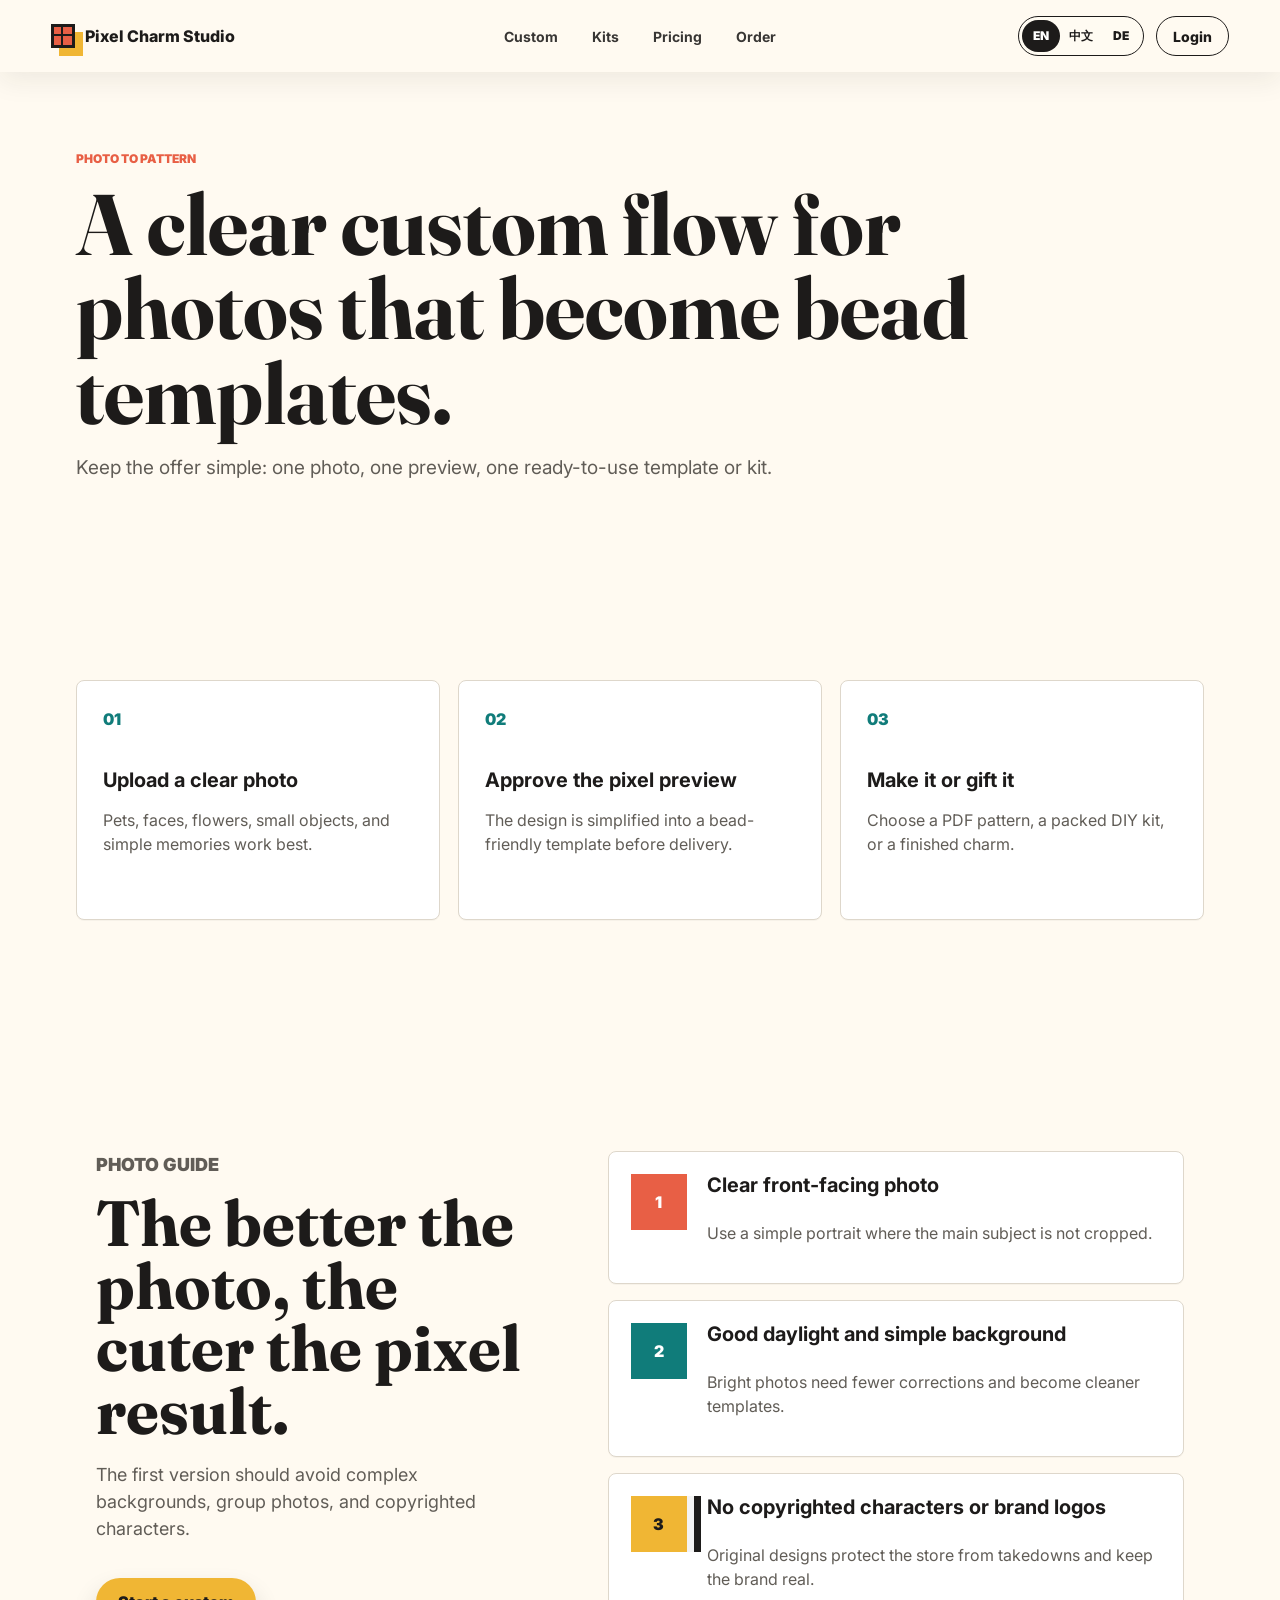
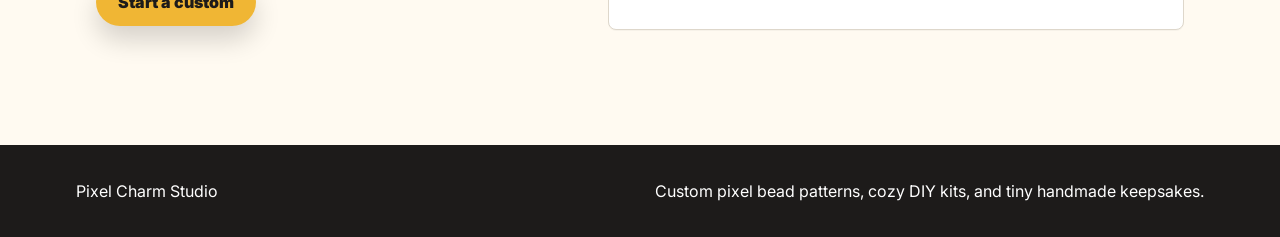
==== custom.html @ eff9be91 "Build multilingual pixel charm website" ====
<!doctype html>
<html lang="en">
  <head>
    <meta charset="utf-8">
    <meta name="viewport" content="width=device-width, initial-scale=1">
    <title>Custom Process | Pixel Charm Studio</title>
    <link rel="preconnect" href="https://fonts.googleapis.com">
    <link rel="preconnect" href="https://fonts.gstatic.com" crossorigin>
    <link href="https://fonts.googleapis.com/css2?family=Inter:wght@400;500;600;700;800&family=Fraunces:opsz,wght@9..144,700;9..144,800&display=swap" rel="stylesheet">
    <link rel="stylesheet" href="styles.css">
  </head>
  <body class="inner-page">
    <header class="site-header is-scrolled" data-header>
      <a class="brand" href="index.html" aria-label="Pixel Charm Studio home">
        <span class="brand-mark" aria-hidden="true"></span>
        <span>Pixel Charm Studio</span>
      </a>
      <nav class="nav-links" aria-label="Main navigation">
        <a href="custom.html" data-i18n="nav.custom">Custom</a>
        <a href="kits.html" data-i18n="nav.kits">Kits</a>
        <a href="pricing.html" data-i18n="nav.pricing">Pricing</a>
        <a href="order.html" data-i18n="nav.order">Order</a>
      </nav>
      <div class="header-actions">
        <div class="language-switcher" aria-label="Language selector">
          <button type="button" data-lang-button="en" aria-pressed="true">EN</button>
          <button type="button" data-lang-button="zh" aria-pressed="false">中文</button>
          <button type="button" data-lang-button="de" aria-pressed="false">DE</button>
        </div>
        <a class="nav-cta" href="login.html" data-i18n="nav.login">Login</a>
      </div>
    </header>

    <main>
      <section class="page-hero">
        <p class="eyebrow" data-i18n="custom.eyebrow">Photo to pattern</p>
        <h1 data-i18n="customPage.title">A clear custom flow for photos that become bead templates.</h1>
        <p data-i18n="customPage.copy">Keep the offer simple: one photo, one preview, one ready-to-use template or kit.</p>
      </section>

      <section class="section">
        <div class="process-grid">
          <article class="process-step">
            <span>01</span>
            <h3 data-i18n="custom.step1Title">Upload a clear photo</h3>
            <p data-i18n="custom.step1Copy">Pets, faces, flowers, small objects, and simple memories work best.</p>
          </article>
          <article class="process-step">
            <span>02</span>
            <h3 data-i18n="custom.step2Title">Approve the pixel preview</h3>
            <p data-i18n="custom.step2Copy">The design is simplified into a bead-friendly template before delivery.</p>
          </article>
          <article class="process-step">
            <span>03</span>
            <h3 data-i18n="custom.step3Title">Make it or gift it</h3>
            <p data-i18n="custom.step3Copy">Choose a PDF pattern, a packed DIY kit, or a finished charm.</p>
          </article>
        </div>
      </section>

      <section class="section split-section">
        <div class="split-copy">
          <p class="eyebrow" data-i18n="customPage.rulesEyebrow">Photo guide</p>
          <h2 data-i18n="customPage.rulesTitle">The better the photo, the cuter the pixel result.</h2>
          <p data-i18n="customPage.rulesCopy">The first version should avoid complex backgrounds, group photos, and copyrighted characters.</p>
          <a class="button button-primary inline-button" href="order.html" data-i18n="nav.cta">Start a custom</a>
        </div>
        <div class="product-list">
          <article class="product-card accent-coral">
            <div class="product-icon" aria-hidden="true">1</div>
            <h3 data-i18n="order.rule1">Clear front-facing photo</h3>
            <p data-i18n="customPage.ruleCopy1">Use a simple portrait where the main subject is not cropped.</p>
          </article>
          <article class="product-card accent-teal">
            <div class="product-icon" aria-hidden="true">2</div>
            <h3 data-i18n="order.rule2">Good daylight and simple background</h3>
            <p data-i18n="customPage.ruleCopy2">Bright photos need fewer corrections and become cleaner templates.</p>
          </article>
          <article class="product-card accent-gold">
            <div class="product-icon" aria-hidden="true">3</div>
            <h3 data-i18n="order.rule4">No copyrighted characters or brand logos</h3>
            <p data-i18n="customPage.ruleCopy3">Original designs protect the store from takedowns and keep the brand real.</p>
          </article>
        </div>
      </section>
    </main>

    <footer class="site-footer">
      <p>Pixel Charm Studio</p>
      <p data-i18n="footer.copy">Custom pixel bead patterns, cozy DIY kits, and tiny handmade keepsakes.</p>
    </footer>
    <script src="script.js"></script>
  </body>
</html>
---- styles.css ----
:root {
  --ink: #1d1b1a;
  --muted: #615d57;
  --paper: #fffaf1;
  --white: #ffffff;
  --line: #ded7cb;
  --coral: #e85f45;
  --teal: #107c7a;
  --gold: #f0b634;
  --mint: #d7efe6;
  --rose: #f7d9d1;
  --sky: #dce9ff;
  --shadow: 0 18px 50px rgba(31, 25, 19, 0.16);
  --radius: 8px;
}

* {
  box-sizing: border-box;
}

html {
  scroll-behavior: smooth;
}

body {
  margin: 0;
  color: var(--ink);
  background: var(--paper);
  font-family: "Inter", Arial, sans-serif;
  line-height: 1.5;
}

img {
  display: block;
  max-width: 100%;
}

a {
  color: inherit;
  text-decoration: none;
}

.site-header {
  position: fixed;
  z-index: 10;
  top: 0;
  right: 0;
  left: 0;
  display: grid;
  grid-template-columns: 1fr auto 1fr;
  align-items: center;
  gap: 24px;
  padding: 16px clamp(18px, 4vw, 56px);
  color: var(--white);
  transition: background 180ms ease, color 180ms ease, box-shadow 180ms ease;
}

.site-header.is-scrolled {
  color: var(--ink);
  background: rgba(255, 250, 241, 0.94);
  box-shadow: 0 8px 28px rgba(40, 35, 28, 0.08);
  backdrop-filter: blur(12px);
}

.brand,
.nav-links,
.nav-cta,
.header-actions,
.language-switcher {
  display: flex;
  align-items: center;
}

.brand {
  gap: 10px;
  min-width: 0;
  font-weight: 800;
}

.brand-mark {
  width: 24px;
  height: 24px;
  border: 3px solid currentColor;
  background:
    linear-gradient(90deg, transparent 7px, currentColor 7px 9px, transparent 9px),
    linear-gradient(transparent 7px, currentColor 7px 9px, transparent 9px),
    var(--coral);
  box-shadow: 8px 8px 0 var(--gold);
  flex: 0 0 auto;
}

.nav-links {
  justify-content: center;
  gap: clamp(14px, 3vw, 34px);
  font-size: 14px;
  font-weight: 700;
}

.nav-links a {
  opacity: 0.88;
}

.nav-links a:hover,
.nav-links a:focus-visible {
  opacity: 1;
}

.header-actions {
  justify-self: end;
  justify-content: end;
  gap: 12px;
}

.language-switcher {
  min-height: 40px;
  padding: 3px;
  gap: 2px;
  border: 1px solid currentColor;
  border-radius: 999px;
  background: rgba(255, 255, 255, 0.08);
}

.language-switcher button {
  min-width: 38px;
  min-height: 32px;
  border: 0;
  border-radius: 999px;
  color: inherit;
  background: transparent;
  font: inherit;
  font-size: 12px;
  font-weight: 900;
  cursor: pointer;
}

.language-switcher button[aria-pressed="true"] {
  color: var(--ink);
  background: var(--white);
}

.site-header.is-scrolled .language-switcher button[aria-pressed="true"] {
  color: var(--white);
  background: var(--ink);
}

.nav-cta {
  min-height: 40px;
  padding: 0 16px;
  border: 1px solid currentColor;
  border-radius: 999px;
  font-size: 14px;
  font-weight: 800;
  color: inherit;
  background: transparent;
  font-family: inherit;
  cursor: pointer;
}

.hero {
  position: relative;
  min-height: 92vh;
  display: flex;
  align-items: center;
  overflow: hidden;
  color: var(--white);
  background: var(--ink);
}

.inner-page {
  background: #fffaf1;
}

.page-hero {
  padding: 150px clamp(18px, 6vw, 76px) 64px;
  background: var(--paper);
}

.page-hero h1,
.auth-copy h1 {
  max-width: 920px;
  color: var(--ink);
  font-size: clamp(42px, 7vw, 86px);
}

.page-hero p:not(.eyebrow),
.auth-copy p:not(.eyebrow) {
  max-width: 720px;
  color: var(--muted);
  font-size: 19px;
}

.hero-image,
.hero-shade {
  position: absolute;
  inset: 0;
  width: 100%;
  height: 100%;
}

.hero-image {
  object-fit: cover;
  object-position: 60% center;
}

.hero-shade {
  background: linear-gradient(90deg, rgba(29, 27, 26, 0.78), rgba(29, 27, 26, 0.42) 42%, rgba(29, 27, 26, 0.12));
}

.hero-content {
  position: relative;
  width: min(720px, calc(100% - 36px));
  margin-left: clamp(18px, 7vw, 96px);
  padding-top: 70px;
}

.eyebrow {
  margin: 0 0 14px;
  color: var(--coral);
  font-size: 12px;
  font-weight: 900;
  letter-spacing: 0;
  text-transform: uppercase;
}

.hero .eyebrow {
  color: #ffd058;
}

h1,
h2,
h3,
p {
  overflow-wrap: anywhere;
}

h1,
h2 {
  margin: 0;
  font-family: "Fraunces", Georgia, serif;
  line-height: 0.98;
  letter-spacing: 0;
}

h1 {
  max-width: 680px;
  font-size: clamp(48px, 7vw, 94px);
}

h2 {
  max-width: 760px;
  font-size: clamp(34px, 5vw, 64px);
}

h3 {
  margin: 0;
  font-size: 20px;
  line-height: 1.15;
}

.hero-copy {
  max-width: 600px;
  margin: 24px 0 0;
  color: rgba(255, 255, 255, 0.9);
  font-size: clamp(17px, 2vw, 21px);
}

.hero-actions,
.hero-stats {
  display: flex;
  flex-wrap: wrap;
  gap: 12px;
}

.hero-actions {
  margin-top: 34px;
}

.button {
  display: inline-flex;
  min-height: 48px;
  align-items: center;
  justify-content: center;
  padding: 0 20px;
  border-radius: 999px;
  border: 2px solid transparent;
  font-weight: 900;
  cursor: pointer;
  transition: transform 160ms ease, box-shadow 160ms ease, background 160ms ease;
}

.button:hover,
.button:focus-visible {
  transform: translateY(-2px);
}

.button-primary {
  color: var(--ink);
  background: var(--gold);
  box-shadow: 0 14px 26px rgba(0, 0, 0, 0.16);
}

.button-secondary {
  color: var(--white);
  border-color: rgba(255, 255, 255, 0.7);
  background: rgba(255, 255, 255, 0.08);
}

.hero-stats {
  padding: 0;
  margin: 44px 0 0;
}

.hero-stats div {
  min-width: 132px;
  padding-right: 20px;
  border-right: 1px solid rgba(255, 255, 255, 0.34);
}

.hero-stats div:last-child {
  border-right: 0;
}

.hero-stats dt {
  font-size: 24px;
  font-weight: 900;
}

.hero-stats dd {
  margin: 4px 0 0;
  color: rgba(255, 255, 255, 0.78);
  font-size: 13px;
}

.intro-band {
  padding: 28px clamp(18px, 6vw, 76px);
  background: var(--teal);
  color: var(--white);
}

.intro-band p {
  max-width: 980px;
  margin: 0 auto;
  font-size: clamp(20px, 3vw, 35px);
  font-weight: 800;
  line-height: 1.18;
}

.section {
  padding: clamp(64px, 9vw, 116px) clamp(18px, 6vw, 76px);
}

.section-heading {
  max-width: 900px;
  margin: 0 auto 34px;
}

.process-grid,
.pricing-grid {
  display: grid;
  max-width: 1160px;
  margin: 0 auto;
  grid-template-columns: repeat(3, minmax(0, 1fr));
  gap: 18px;
}

.process-step,
.product-card,
.price-card,
.order-form,
.photo-rules,
.faq-list details,
.auth-form,
.account-panel {
  border: 1px solid var(--line);
  border-radius: var(--radius);
  background: var(--white);
  box-shadow: 0 1px 0 rgba(0, 0, 0, 0.03);
}

.process-step {
  min-height: 240px;
  padding: 26px;
}

.process-step span {
  display: block;
  margin-bottom: 38px;
  color: var(--teal);
  font-weight: 900;
}

.process-step p,
.product-card p,
.price-card li,
.order-copy p,
.faq-list p {
  color: var(--muted);
}

.split-section,
.order-section {
  display: grid;
  max-width: 1240px;
  margin: 0 auto;
  grid-template-columns: minmax(280px, 0.86fr) minmax(320px, 1.14fr);
  gap: clamp(28px, 6vw, 78px);
  align-items: start;
}

.split-copy {
  position: sticky;
  top: 100px;
}

.split-copy p {
  color: var(--muted);
  font-size: 18px;
}

.product-list {
  display: grid;
  gap: 16px;
}

.product-card {
  display: grid;
  grid-template-columns: 58px 1fr;
  gap: 8px 18px;
  padding: 22px;
}

.product-icon {
  grid-row: span 2;
  width: 56px;
  height: 56px;
  display: grid;
  place-items: center;
  color: var(--white);
  background: var(--coral);
  font-weight: 900;
  box-shadow:
    7px 0 0 rgba(255, 255, 255, 0.95),
    14px 0 0 currentColor;
}

.accent-teal .product-icon {
  background: var(--teal);
}

.accent-gold .product-icon {
  color: var(--ink);
  background: var(--gold);
}

.pricing-section {
  background: var(--mint);
}

.price-card {
  min-height: 326px;
  padding: 28px;
}

.price-card.featured {
  border: 2px solid var(--ink);
  box-shadow: var(--shadow);
  transform: translateY(-10px);
}

.tier {
  margin: 0 0 18px;
  color: var(--teal);
  font-size: 13px;
  font-weight: 900;
  text-transform: uppercase;
}

.price {
  margin: 18px 0;
  font-size: 34px;
  font-weight: 900;
}

.price-card ul,
.photo-rules ul {
  padding-left: 18px;
  margin: 0;
}

.price-card li,
.photo-rules li {
  margin: 10px 0;
}

.card-action {
  margin-top: 22px;
}

.inline-button {
  width: auto;
  margin-top: 18px;
}

.kit-grid {
  display: grid;
  max-width: 1160px;
  margin: 0 auto;
  gap: 24px;
}

.kit-card {
  display: grid;
  grid-template-columns: minmax(260px, 0.92fr) minmax(300px, 1.08fr);
  gap: clamp(22px, 5vw, 56px);
  align-items: center;
  padding: clamp(18px, 3vw, 28px);
  border: 1px solid var(--line);
  border-radius: var(--radius);
  background: var(--white);
}

.kit-card.reverse img {
  order: 2;
}

.kit-card img {
  width: 100%;
  aspect-ratio: 4 / 3;
  object-fit: cover;
  border-radius: var(--radius);
}

.kit-card h2 {
  font-size: clamp(32px, 4vw, 58px);
}

.order-section {
  align-items: stretch;
}

.order-copy {
  align-self: center;
}

.order-copy p {
  max-width: 560px;
  font-size: 18px;
}

.photo-rules {
  margin-top: 28px;
  padding: 22px;
  background: var(--sky);
}

.photo-rules h3 {
  margin-bottom: 12px;
}

.order-form {
  display: grid;
  gap: 16px;
  padding: clamp(20px, 4vw, 34px);
  box-shadow: var(--shadow);
}

label {
  display: grid;
  gap: 8px;
  font-size: 14px;
  font-weight: 900;
}

select,
input,
textarea {
  width: 100%;
  border: 1px solid var(--line);
  border-radius: var(--radius);
  background: #fffdfa;
  color: var(--ink);
  font: inherit;
  min-height: 48px;
  padding: 12px;
}

textarea {
  resize: vertical;
}

.preview-box {
  min-height: 180px;
  display: grid;
  place-items: center;
  overflow: hidden;
  border: 2px dashed #c9bfb0;
  border-radius: var(--radius);
  color: var(--muted);
  background:
    linear-gradient(45deg, rgba(232, 95, 69, 0.08) 25%, transparent 25% 50%, rgba(16, 124, 122, 0.08) 50% 75%, transparent 75%),
    #fffdfa;
  background-size: 32px 32px;
}

.preview-box img {
  width: 100%;
  height: 220px;
  object-fit: cover;
}

.estimate-row {
  display: flex;
  align-items: center;
  justify-content: space-between;
  gap: 16px;
  padding: 18px 0 4px;
  border-top: 1px solid var(--line);
}

.estimate-row span {
  color: var(--muted);
}

.estimate-row strong {
  font-size: 28px;
}

.full-width {
  width: 100%;
}

.faq-section {
  background: var(--rose);
}

.faq-list {
  display: grid;
  max-width: 860px;
  margin: 0 auto;
  gap: 12px;
}

.faq-list details {
  padding: 20px 22px;
}

.faq-list summary {
  cursor: pointer;
  font-weight: 900;
}

.faq-list p {
  margin: 12px 0 0;
}

.site-footer {
  display: flex;
  justify-content: space-between;
  gap: 24px;
  padding: 34px clamp(18px, 6vw, 76px);
  color: var(--white);
  background: var(--ink);
}

.auth-shell {
  min-height: 100vh;
  display: grid;
  grid-template-columns: minmax(280px, 0.95fr) minmax(320px, 0.75fr);
  gap: clamp(28px, 6vw, 78px);
  align-items: center;
  padding: 130px clamp(18px, 6vw, 76px) 70px;
  background:
    linear-gradient(120deg, rgba(215, 239, 230, 0.92), rgba(255, 250, 241, 0.88)),
    var(--paper);
}

.auth-form {
  display: grid;
  gap: 16px;
  padding: clamp(22px, 4vw, 34px);
  box-shadow: var(--shadow);
}

.form-message {
  min-height: 24px;
  margin: 0;
  color: var(--teal);
  font-weight: 800;
}

.auth-link {
  margin: 0;
  color: var(--muted);
}

.auth-link a {
  color: var(--teal);
  font-weight: 900;
  text-decoration: underline;
}

.account-grid {
  display: grid;
  max-width: 1060px;
  margin: 0 auto;
  grid-template-columns: repeat(2, minmax(0, 1fr));
  gap: 18px;
}

.account-panel {
  padding: clamp(22px, 4vw, 34px);
}

.account-panel h2 {
  font-size: clamp(32px, 4vw, 50px);
}

.account-panel dl {
  display: grid;
  gap: 18px;
  margin: 24px 0 0;
}

.account-panel dt {
  color: var(--muted);
  font-weight: 900;
}

.account-panel dd {
  margin: 4px 0 0;
  font-size: 20px;
  font-weight: 800;
}

.site-footer p {
  margin: 0;
}

@media (max-width: 900px) {
  .site-header {
    grid-template-columns: 1fr auto;
  }

  .nav-links {
    display: none;
  }

  .header-actions {
    gap: 8px;
  }

  .hero {
    min-height: 90vh;
  }

  .hero-shade {
    background: linear-gradient(180deg, rgba(29, 27, 26, 0.7), rgba(29, 27, 26, 0.44));
  }

  .hero-content {
    margin: 0 auto;
    align-self: end;
    padding-bottom: 56px;
  }

  .process-grid,
  .pricing-grid,
  .split-section,
  .order-section,
  .kit-card,
  .auth-shell,
  .account-grid {
    grid-template-columns: 1fr;
  }

  .split-copy {
    position: static;
  }

  .price-card.featured {
    transform: none;
  }

  .kit-card.reverse img {
    order: 0;
  }
}

@media (max-width: 620px) {
  .site-header {
    padding: 12px 14px;
  }

  .brand span:last-child {
    max-width: 170px;
    white-space: nowrap;
    overflow: hidden;
    text-overflow: ellipsis;
  }

  .nav-cta {
    display: none;
  }

  .language-switcher {
    min-height: 36px;
  }

  .language-switcher button {
    min-width: 34px;
    font-size: 12px;
  }

  h1 {
    font-size: 44px;
  }

  h2 {
    font-size: 34px;
  }

  .hero-actions {
    align-items: stretch;
    flex-direction: column;
  }

  .button {
    width: 100%;
  }

  .hero-stats {
    gap: 18px;
  }

  .hero-stats div {
    min-width: 120px;
    border-right: 0;
  }

  .product-card {
    grid-template-columns: 1fr;
  }

  .product-icon {
    grid-row: auto;
  }

  .site-footer {
    flex-direction: column;
  }
}
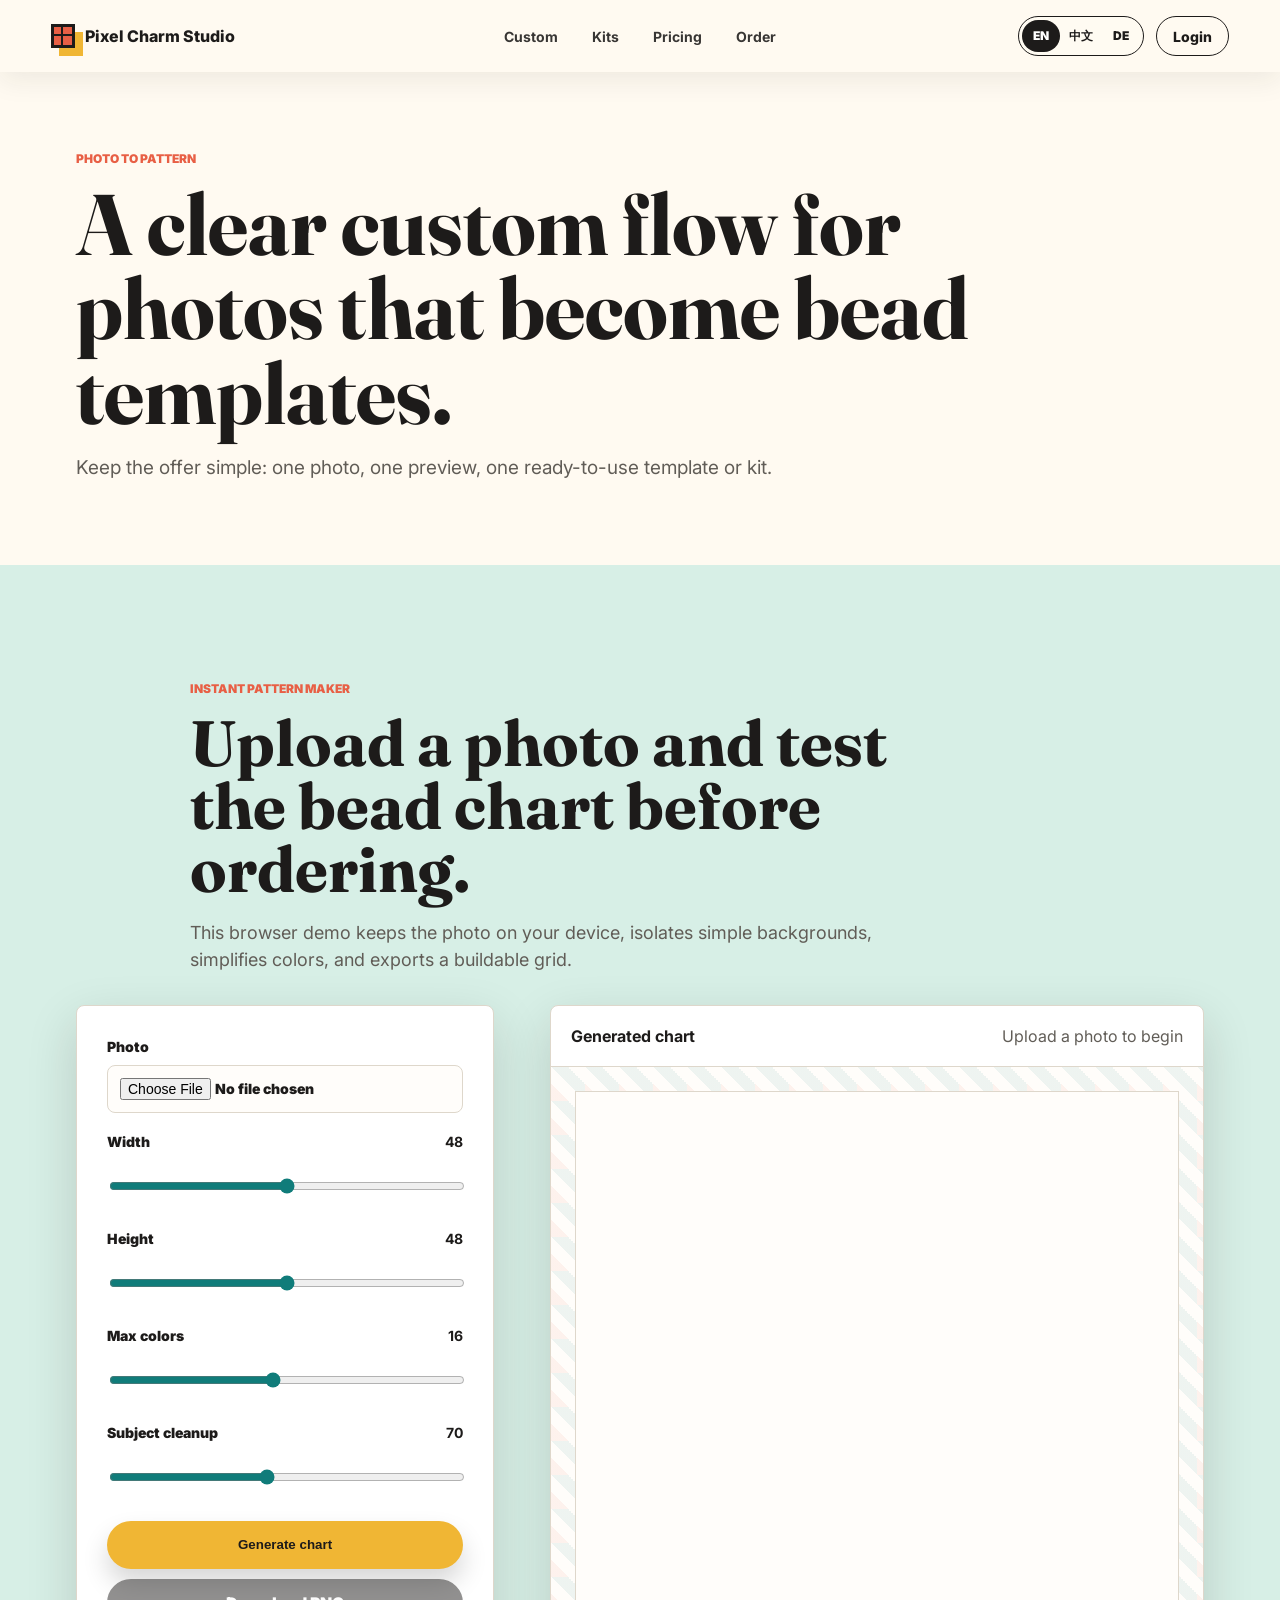
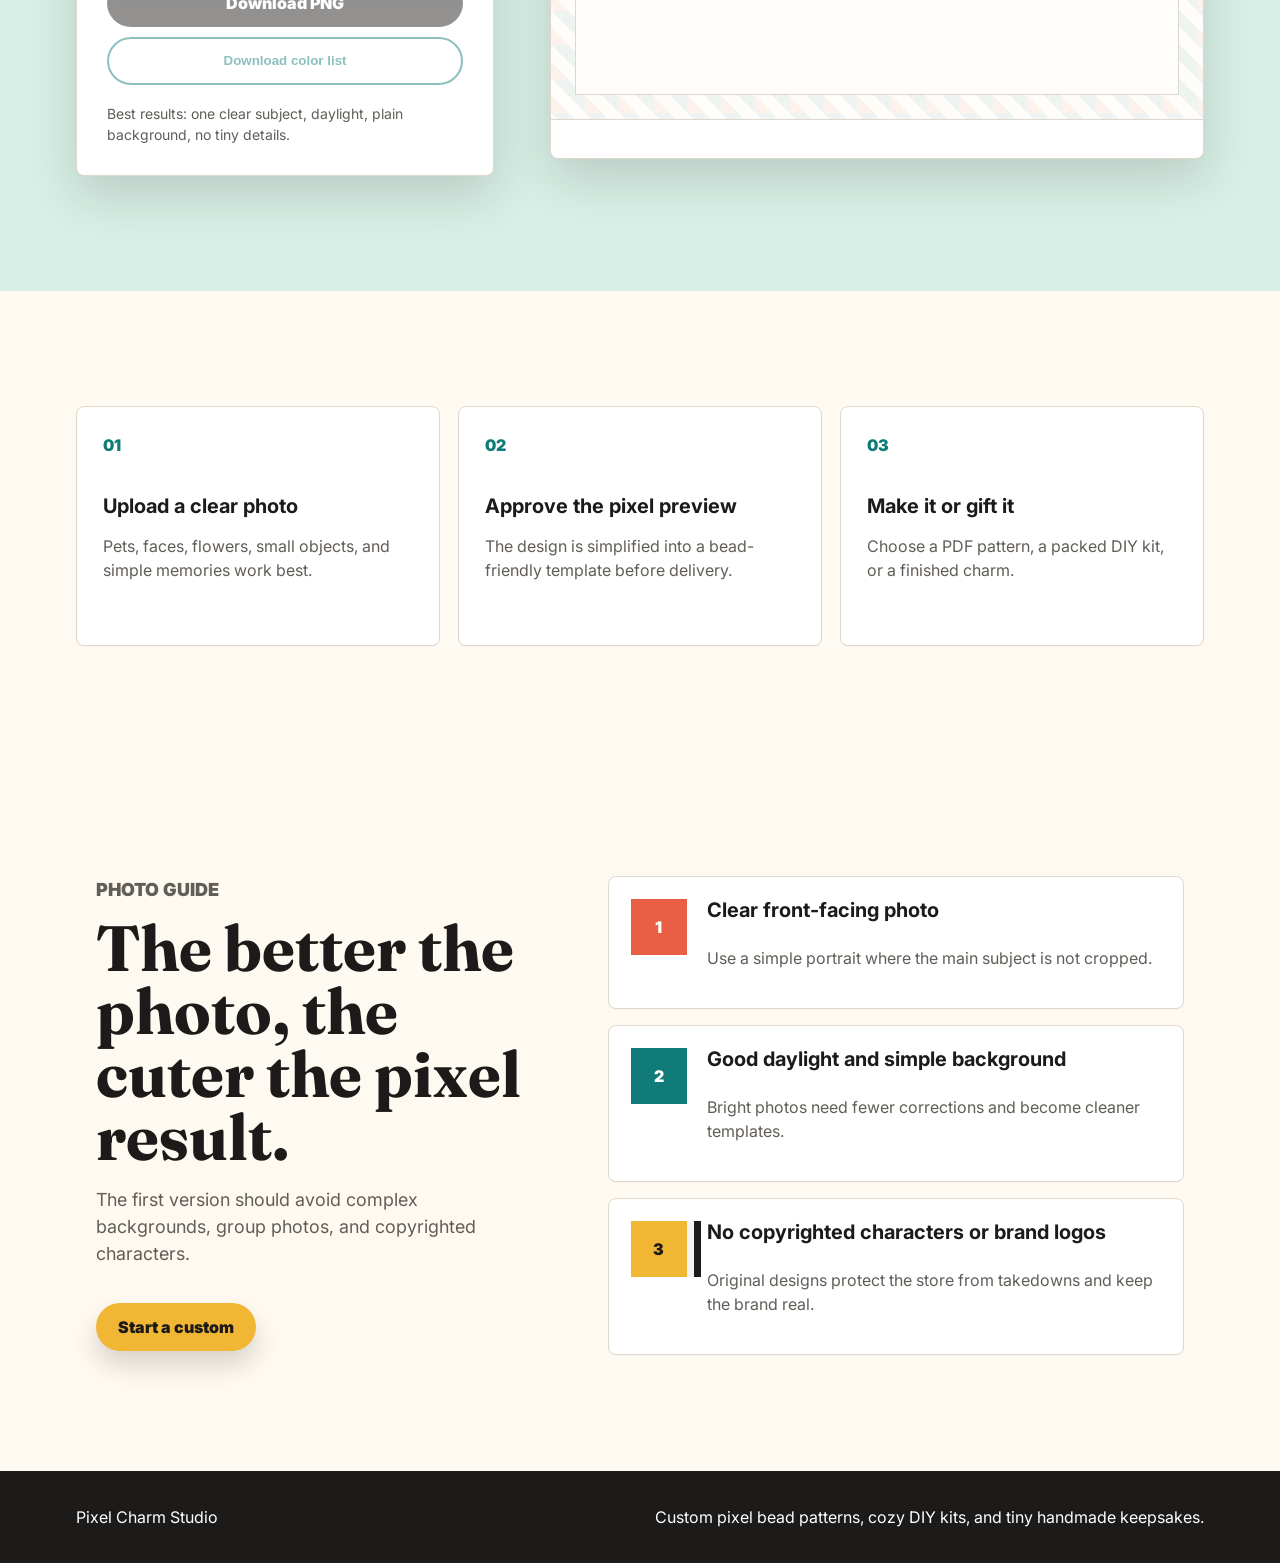
==== commit ac63b9f2: "Add photo to bead pattern generator" ====
--- a/custom.html
+++ b/custom.html
@@ -36,6 +36,61 @@
         <p class="eyebrow" data-i18n="custom.eyebrow">Photo to pattern</p>
         <h1 data-i18n="customPage.title">A clear custom flow for photos that become bead templates.</h1>
         <p data-i18n="customPage.copy">Keep the offer simple: one photo, one preview, one ready-to-use template or kit.</p>
+      </section>
+
+      <section class="section pattern-tool-section" id="pattern-maker">
+        <div class="tool-heading">
+          <p class="eyebrow" data-i18n="pattern.eyebrow">Instant pattern maker</p>
+          <h2 data-i18n="pattern.title">Upload a photo and test the bead chart before ordering.</h2>
+          <p data-i18n="pattern.copy">This browser demo keeps the photo on your device, isolates simple backgrounds, simplifies colors, and exports a buildable grid.</p>
+        </div>
+
+        <div class="pattern-tool">
+          <div class="pattern-controls">
+            <label>
+              <span data-i18n="pattern.upload">Photo</span>
+              <input type="file" accept="image/png,image/jpeg,image/webp" data-pattern-photo>
+            </label>
+
+            <div class="control-grid">
+              <label>
+                <span><span data-i18n="pattern.width">Width</span> <strong data-pattern-width-value>48</strong></span>
+                <input type="range" min="16" max="80" value="48" data-pattern-width>
+              </label>
+              <label>
+                <span><span data-i18n="pattern.height">Height</span> <strong data-pattern-height-value>48</strong></span>
+                <input type="range" min="16" max="80" value="48" data-pattern-height>
+              </label>
+              <label>
+                <span><span data-i18n="pattern.colors">Max colors</span> <strong data-pattern-color-value>16</strong></span>
+                <input type="range" min="6" max="28" value="16" data-pattern-colors>
+              </label>
+              <label>
+                <span><span data-i18n="pattern.subject">Subject cleanup</span> <strong data-pattern-trim-value>70</strong></span>
+                <input type="range" min="0" max="160" value="70" data-pattern-trim>
+              </label>
+            </div>
+
+            <div class="pattern-actions">
+              <button class="button button-primary" type="button" data-pattern-generate data-i18n="pattern.generate">Generate chart</button>
+              <a class="button button-secondary dark-button is-disabled" href="#" download="pixel-charm-pattern.png" aria-disabled="true" data-pattern-download data-i18n="pattern.downloadPng">Download PNG</a>
+              <button class="button ghost-button" type="button" disabled data-pattern-csv data-i18n="pattern.downloadCsv">Download color list</button>
+            </div>
+
+            <p class="tool-note" data-i18n="pattern.note">Best results: one clear subject, daylight, plain background, no tiny details.</p>
+          </div>
+
+          <div class="pattern-preview-shell">
+            <div class="pattern-preview-top">
+              <strong data-i18n="pattern.preview">Generated chart</strong>
+              <span data-pattern-status data-i18n="pattern.statusEmpty">Upload a photo to begin</span>
+            </div>
+            <div class="pattern-canvas-wrap">
+              <canvas width="560" height="560" data-pattern-canvas></canvas>
+            </div>
+            <div class="pattern-legend" data-pattern-legend></div>
+          </div>
+        </div>
       </section>
 
       <section class="section">
--- a/styles.css
+++ b/styles.css
@@ -732,6 +732,154 @@
   font-weight: 800;
 }
 
+.tool-heading {
+  max-width: 900px;
+  margin: 0 auto 32px;
+}
+
+.tool-heading p:not(.eyebrow) {
+  max-width: 720px;
+  color: var(--muted);
+  font-size: 18px;
+}
+
+.pattern-tool-section {
+  background: var(--mint);
+}
+
+.pattern-tool {
+  display: grid;
+  max-width: 1240px;
+  margin: 0 auto;
+  grid-template-columns: minmax(300px, 0.78fr) minmax(360px, 1.22fr);
+  gap: clamp(24px, 5vw, 56px);
+  align-items: start;
+}
+
+.pattern-controls,
+.pattern-preview-shell {
+  border: 1px solid var(--line);
+  border-radius: var(--radius);
+  background: var(--white);
+  box-shadow: var(--shadow);
+}
+
+.pattern-controls {
+  display: grid;
+  gap: 18px;
+  padding: clamp(20px, 4vw, 30px);
+}
+
+.control-grid {
+  display: grid;
+  gap: 16px;
+}
+
+.control-grid label span {
+  display: flex;
+  justify-content: space-between;
+  gap: 12px;
+}
+
+input[type="range"] {
+  accent-color: var(--teal);
+}
+
+.pattern-actions {
+  display: grid;
+  gap: 10px;
+}
+
+.dark-button {
+  color: var(--white);
+  background: var(--ink);
+  border-color: var(--ink);
+}
+
+.ghost-button {
+  color: var(--teal);
+  background: transparent;
+  border-color: var(--teal);
+}
+
+.is-disabled,
+.ghost-button:disabled {
+  pointer-events: none;
+  opacity: 0.48;
+}
+
+.tool-note {
+  margin: 0;
+  color: var(--muted);
+  font-size: 14px;
+}
+
+.pattern-preview-shell {
+  overflow: hidden;
+}
+
+.pattern-preview-top {
+  display: flex;
+  justify-content: space-between;
+  gap: 16px;
+  padding: 18px 20px;
+  border-bottom: 1px solid var(--line);
+}
+
+.pattern-preview-top span {
+  color: var(--muted);
+  text-align: right;
+}
+
+.pattern-canvas-wrap {
+  display: grid;
+  min-height: 360px;
+  place-items: center;
+  padding: clamp(14px, 3vw, 24px);
+  background:
+    linear-gradient(45deg, rgba(232, 95, 69, 0.07) 25%, transparent 25% 50%, rgba(16, 124, 122, 0.07) 50% 75%, transparent 75%),
+    #fffdfa;
+  background-size: 34px 34px;
+}
+
+.pattern-canvas-wrap canvas {
+  width: 100%;
+  max-width: 680px;
+  height: auto;
+  border: 1px solid var(--line);
+  background: #fffdfa;
+}
+
+.pattern-legend {
+  display: grid;
+  grid-template-columns: repeat(auto-fit, minmax(160px, 1fr));
+  gap: 8px;
+  max-height: 260px;
+  overflow: auto;
+  padding: 18px 20px 20px;
+  border-top: 1px solid var(--line);
+}
+
+.legend-item {
+  display: grid;
+  grid-template-columns: 22px 1fr auto;
+  gap: 8px;
+  align-items: center;
+  min-height: 34px;
+  color: var(--muted);
+  font-size: 13px;
+}
+
+.legend-swatch {
+  width: 22px;
+  height: 22px;
+  border: 1px solid rgba(0, 0, 0, 0.16);
+}
+
+.legend-item strong {
+  color: var(--ink);
+}
+
 .site-footer p {
   margin: 0;
 }
@@ -769,7 +917,8 @@
   .order-section,
   .kit-card,
   .auth-shell,
-  .account-grid {
+  .account-grid,
+  .pattern-tool {
     grid-template-columns: 1fr;
   }
 
@@ -848,4 +997,12 @@
   .site-footer {
     flex-direction: column;
   }
-}
+
+  .pattern-preview-top {
+    display: grid;
+  }
+
+  .pattern-preview-top span {
+    text-align: left;
+  }
+}
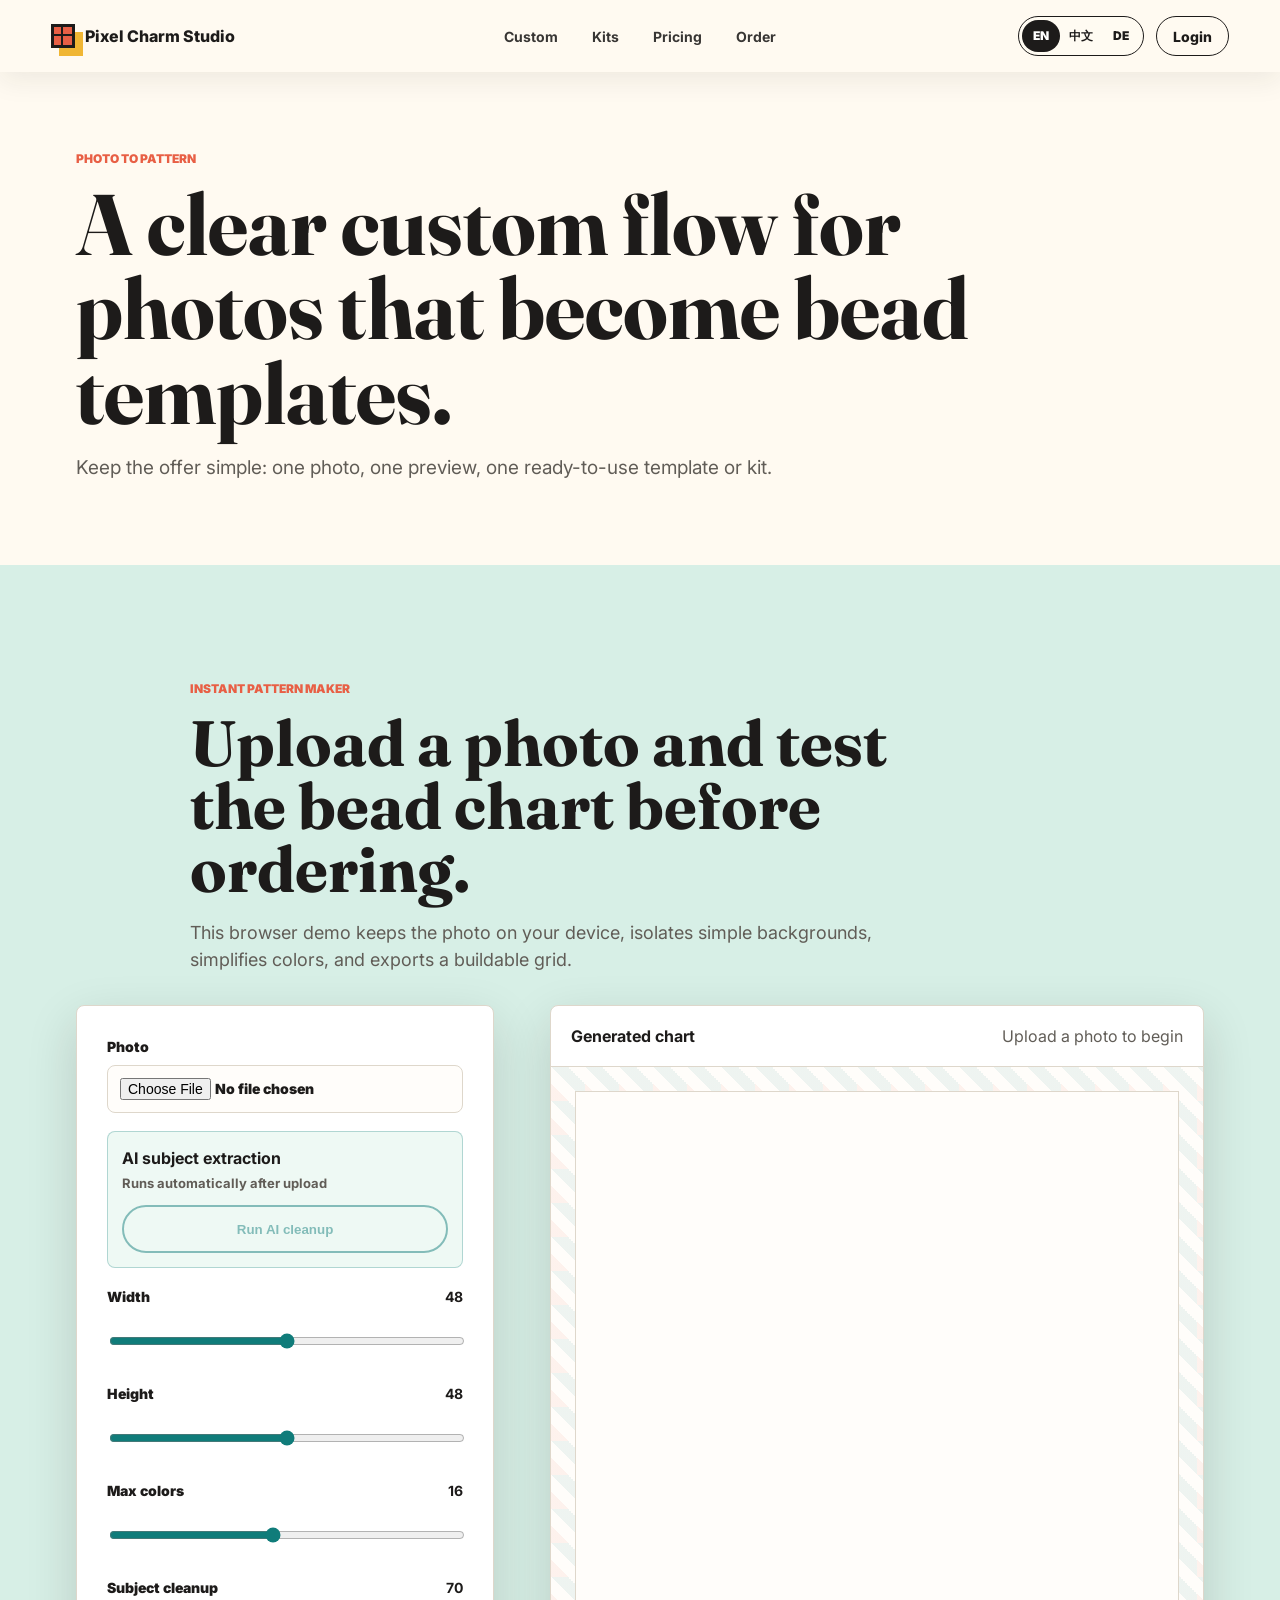
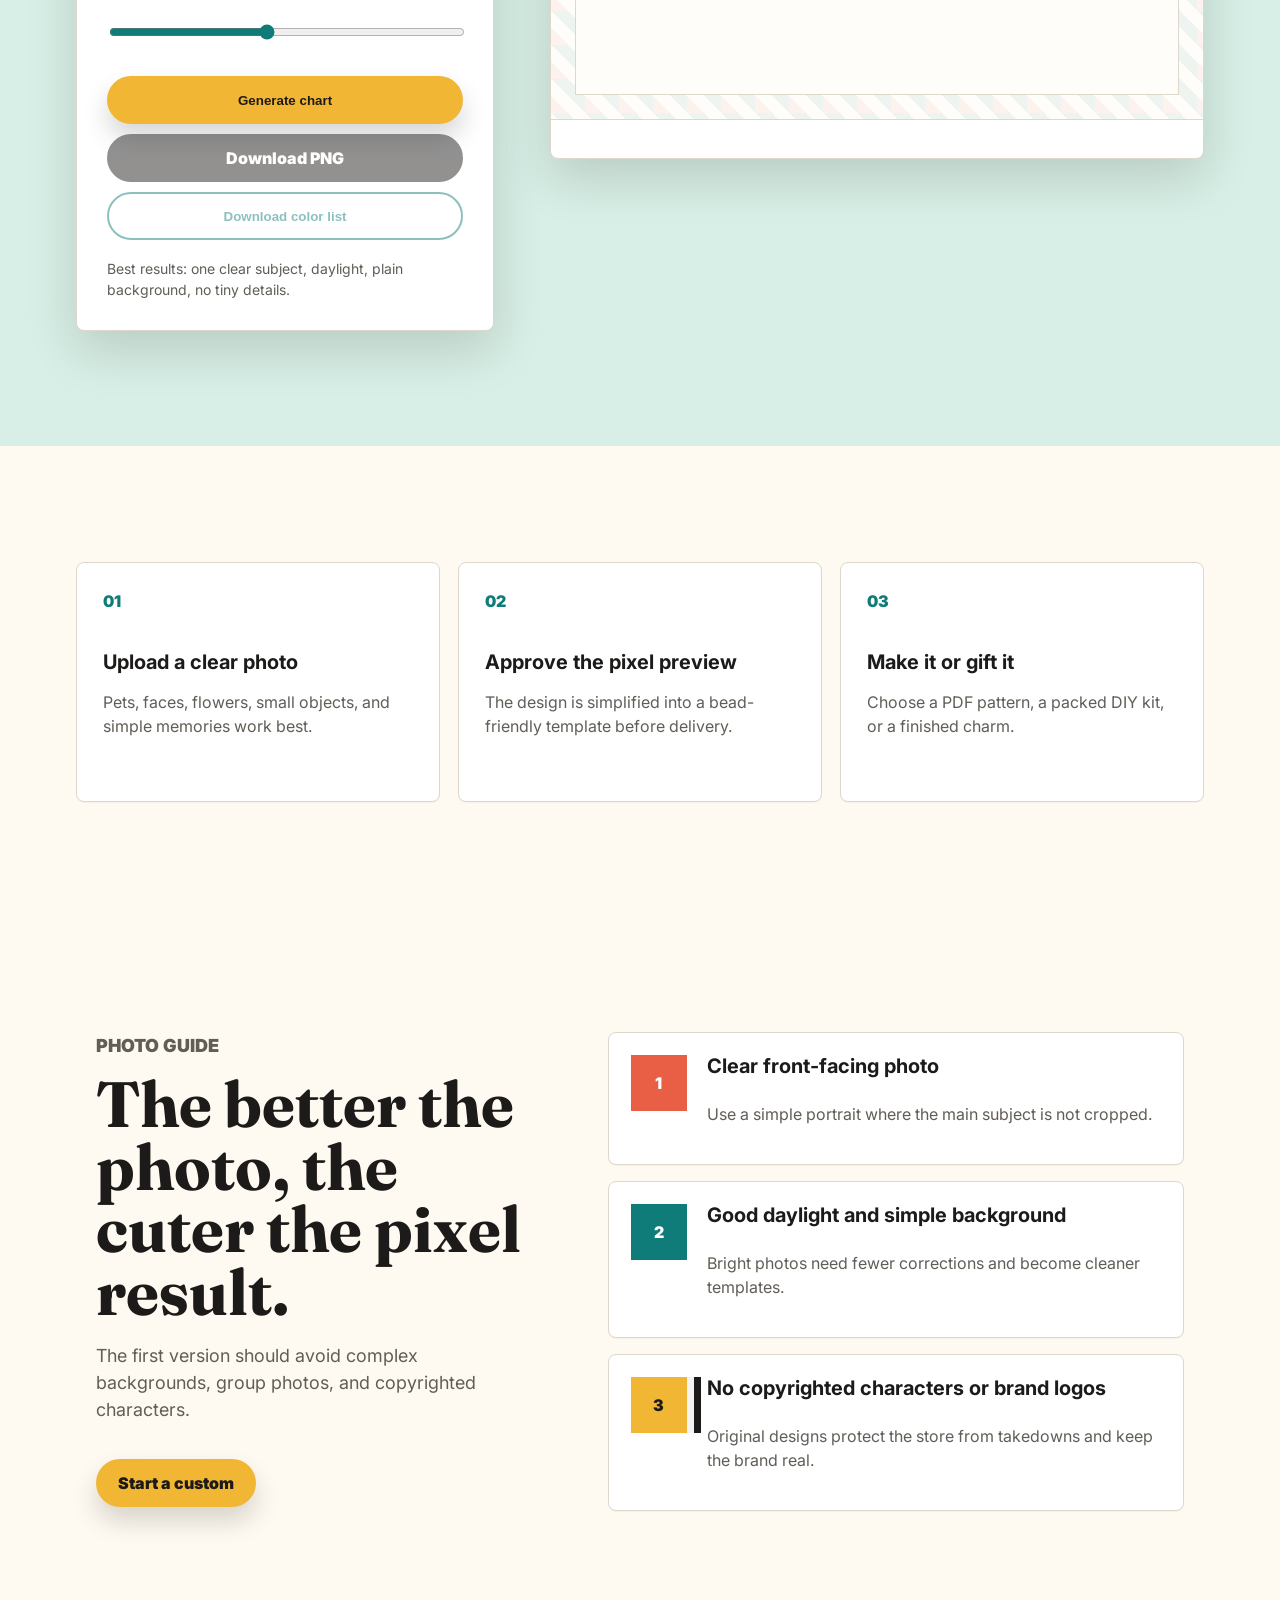
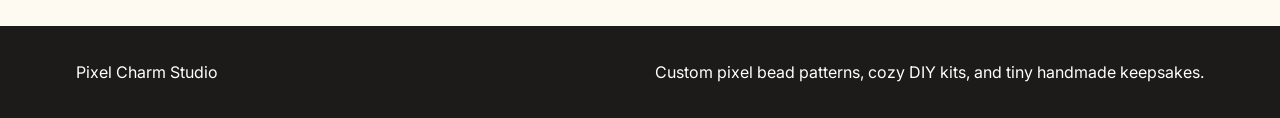
==== commit c4a9cab8: "Add AI subject extraction for bead patterns" ====
--- a/custom.html
+++ b/custom.html
@@ -51,6 +51,17 @@
               <span data-i18n="pattern.upload">Photo</span>
               <input type="file" accept="image/png,image/jpeg,image/webp" data-pattern-photo>
             </label>
+
+            <div class="ai-panel">
+              <div class="ai-panel-copy">
+                <strong data-i18n="pattern.aiTitle">AI subject extraction</strong>
+                <span data-ai-status data-i18n="pattern.aiIdle">Runs automatically after upload</span>
+              </div>
+              <button class="button ghost-button" type="button" disabled data-ai-cutout data-i18n="pattern.aiButton">Run AI cleanup</button>
+              <div class="ai-preview" hidden data-ai-preview-wrap>
+                <img src="" alt="AI cutout preview" data-ai-preview>
+              </div>
+            </div>
 
             <div class="control-grid">
               <label>
--- a/styles.css
+++ b/styles.css
@@ -775,6 +775,49 @@
   gap: 16px;
 }
 
+.ai-panel {
+  display: grid;
+  gap: 12px;
+  padding: 14px;
+  border: 1px solid rgba(16, 124, 122, 0.28);
+  border-radius: var(--radius);
+  background: #eef9f4;
+}
+
+.ai-panel-copy {
+  display: grid;
+  gap: 4px;
+}
+
+.ai-panel-copy span {
+  color: var(--muted);
+  font-size: 13px;
+  font-weight: 700;
+}
+
+.ai-preview {
+  min-height: 120px;
+  display: grid;
+  place-items: center;
+  overflow: hidden;
+  border: 1px dashed rgba(16, 124, 122, 0.34);
+  border-radius: var(--radius);
+  background:
+    linear-gradient(45deg, rgba(16, 124, 122, 0.08) 25%, transparent 25% 50%, rgba(232, 95, 69, 0.08) 50% 75%, transparent 75%),
+    #fffdfa;
+  background-size: 24px 24px;
+}
+
+.ai-preview[hidden] {
+  display: none;
+}
+
+.ai-preview img {
+  width: 100%;
+  max-height: 180px;
+  object-fit: contain;
+}
+
 .control-grid label span {
   display: flex;
   justify-content: space-between;
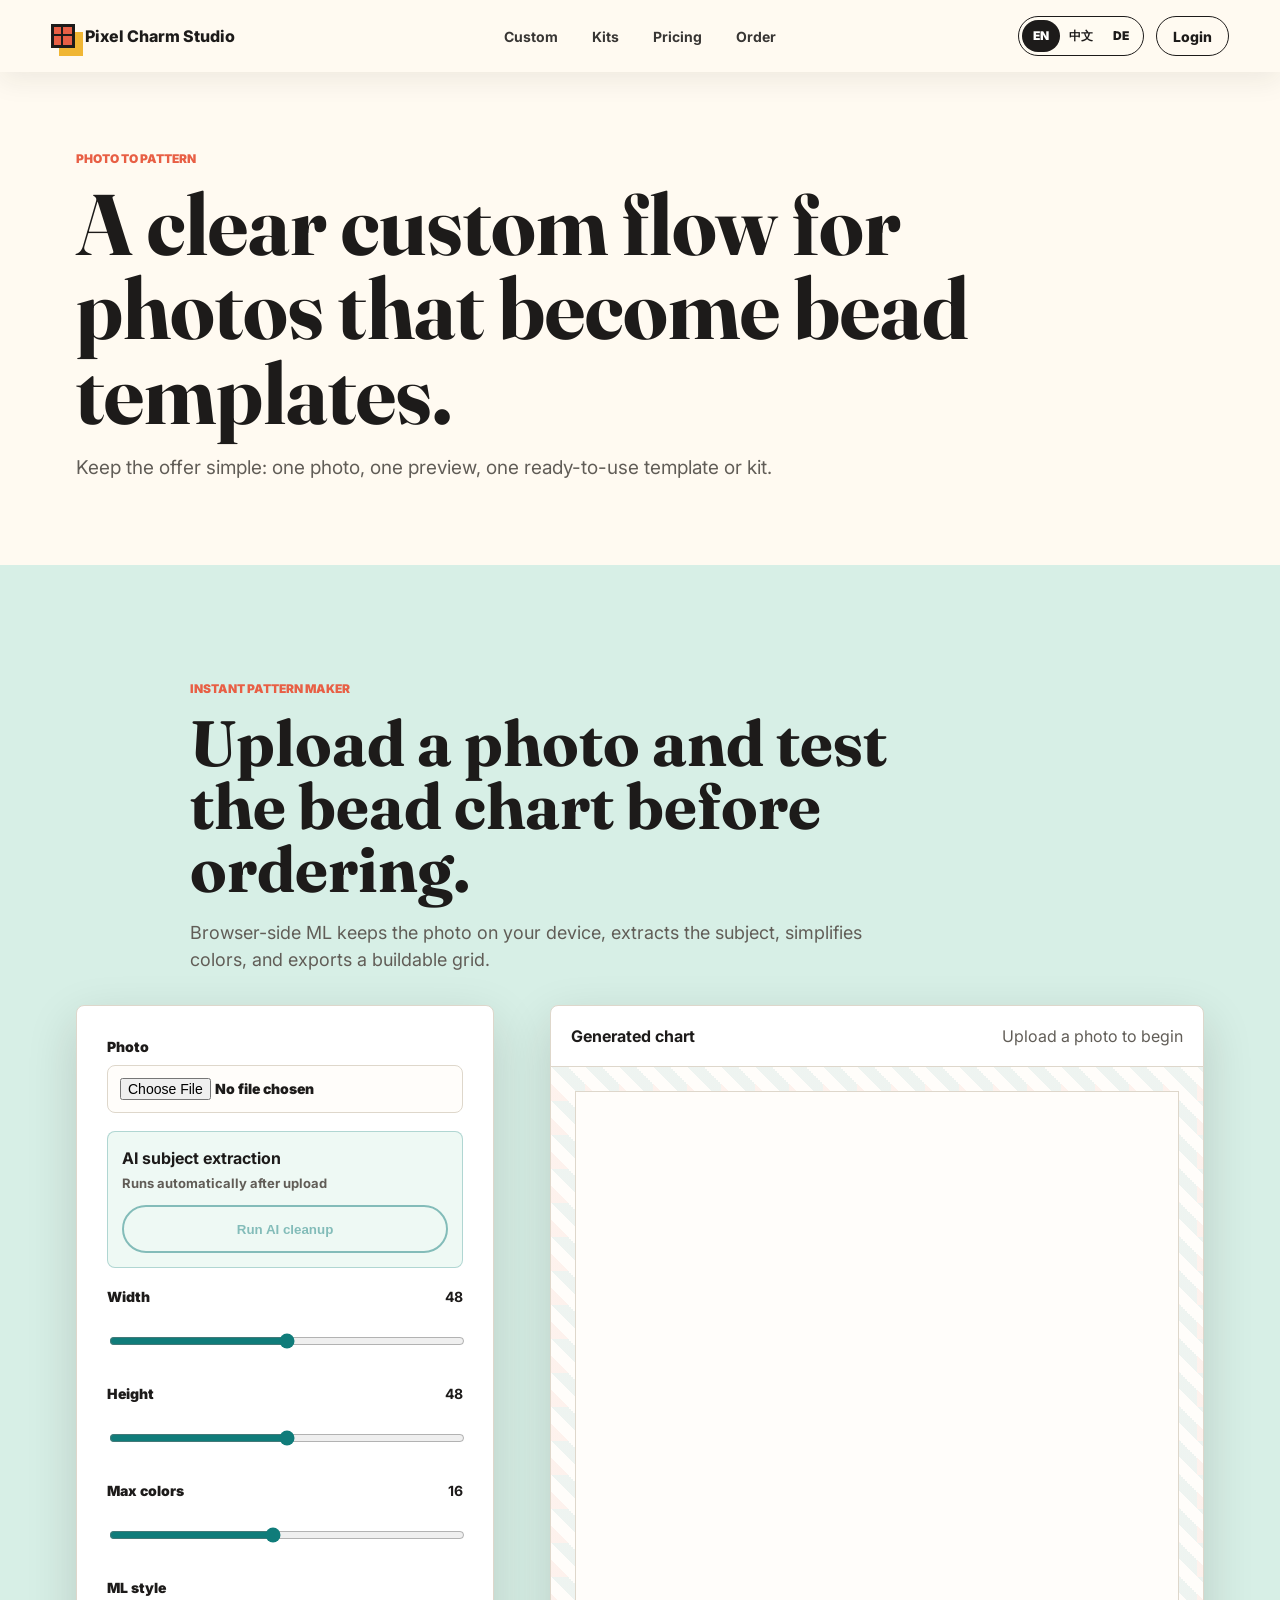
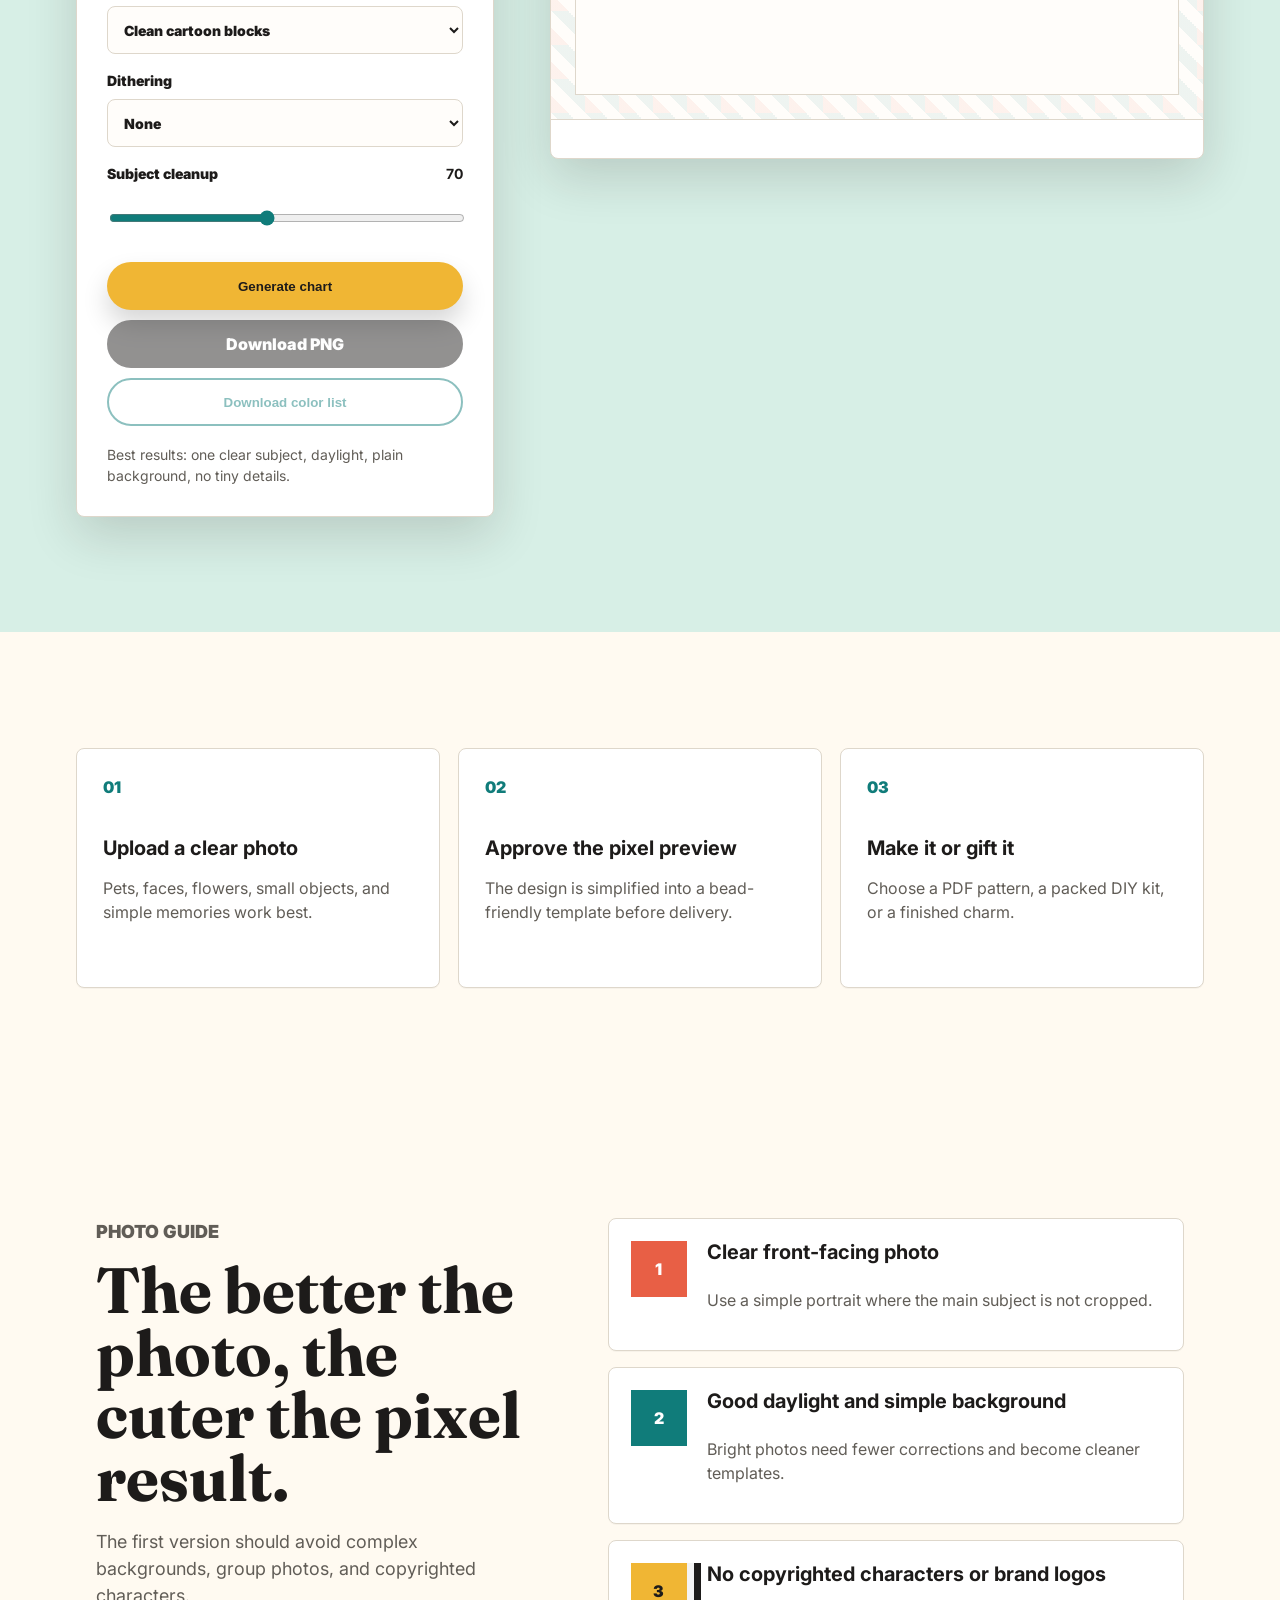
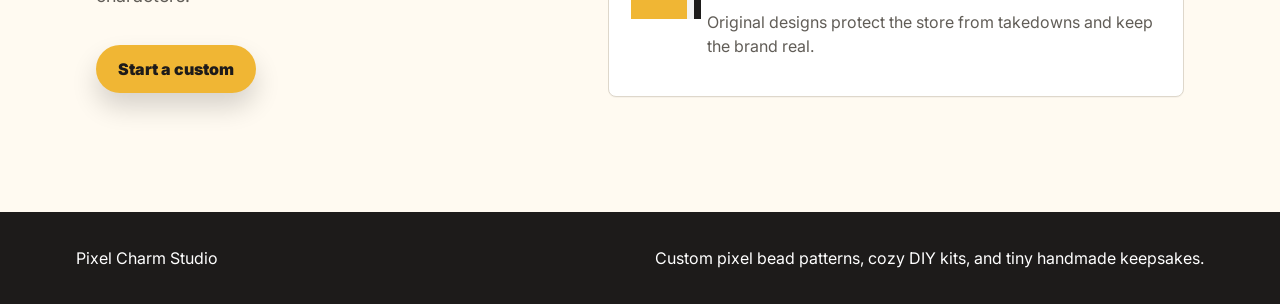
==== commit af68d52b: "Add ML bead pattern processing controls" ====
--- a/custom.html
+++ b/custom.html
@@ -42,7 +42,7 @@
         <div class="tool-heading">
           <p class="eyebrow" data-i18n="pattern.eyebrow">Instant pattern maker</p>
           <h2 data-i18n="pattern.title">Upload a photo and test the bead chart before ordering.</h2>
-          <p data-i18n="pattern.copy">This browser demo keeps the photo on your device, isolates simple backgrounds, simplifies colors, and exports a buildable grid.</p>
+          <p data-i18n="pattern.copy">Browser-side ML keeps the photo on your device, extracts the subject, simplifies colors, and exports a buildable grid.</p>
         </div>
 
         <div class="pattern-tool">
@@ -75,6 +75,21 @@
               <label>
                 <span><span data-i18n="pattern.colors">Max colors</span> <strong data-pattern-color-value>16</strong></span>
                 <input type="range" min="6" max="28" value="16" data-pattern-colors>
+              </label>
+              <label>
+                <span data-i18n="pattern.mode">ML style</span>
+                <select data-pattern-mode>
+                  <option value="clean" data-i18n="pattern.modeClean">Clean cartoon blocks</option>
+                  <option value="realistic" data-i18n="pattern.modeRealistic">Realistic photo detail</option>
+                </select>
+              </label>
+              <label>
+                <span data-i18n="pattern.dither">Dithering</span>
+                <select data-pattern-dither>
+                  <option value="none" data-i18n="pattern.ditherNone">None</option>
+                  <option value="ordered" data-i18n="pattern.ditherOrdered">Ordered</option>
+                  <option value="diffusion" data-i18n="pattern.ditherDiffusion">Soft diffusion</option>
+                </select>
               </label>
               <label>
                 <span><span data-i18n="pattern.subject">Subject cleanup</span> <strong data-pattern-trim-value>70</strong></span>
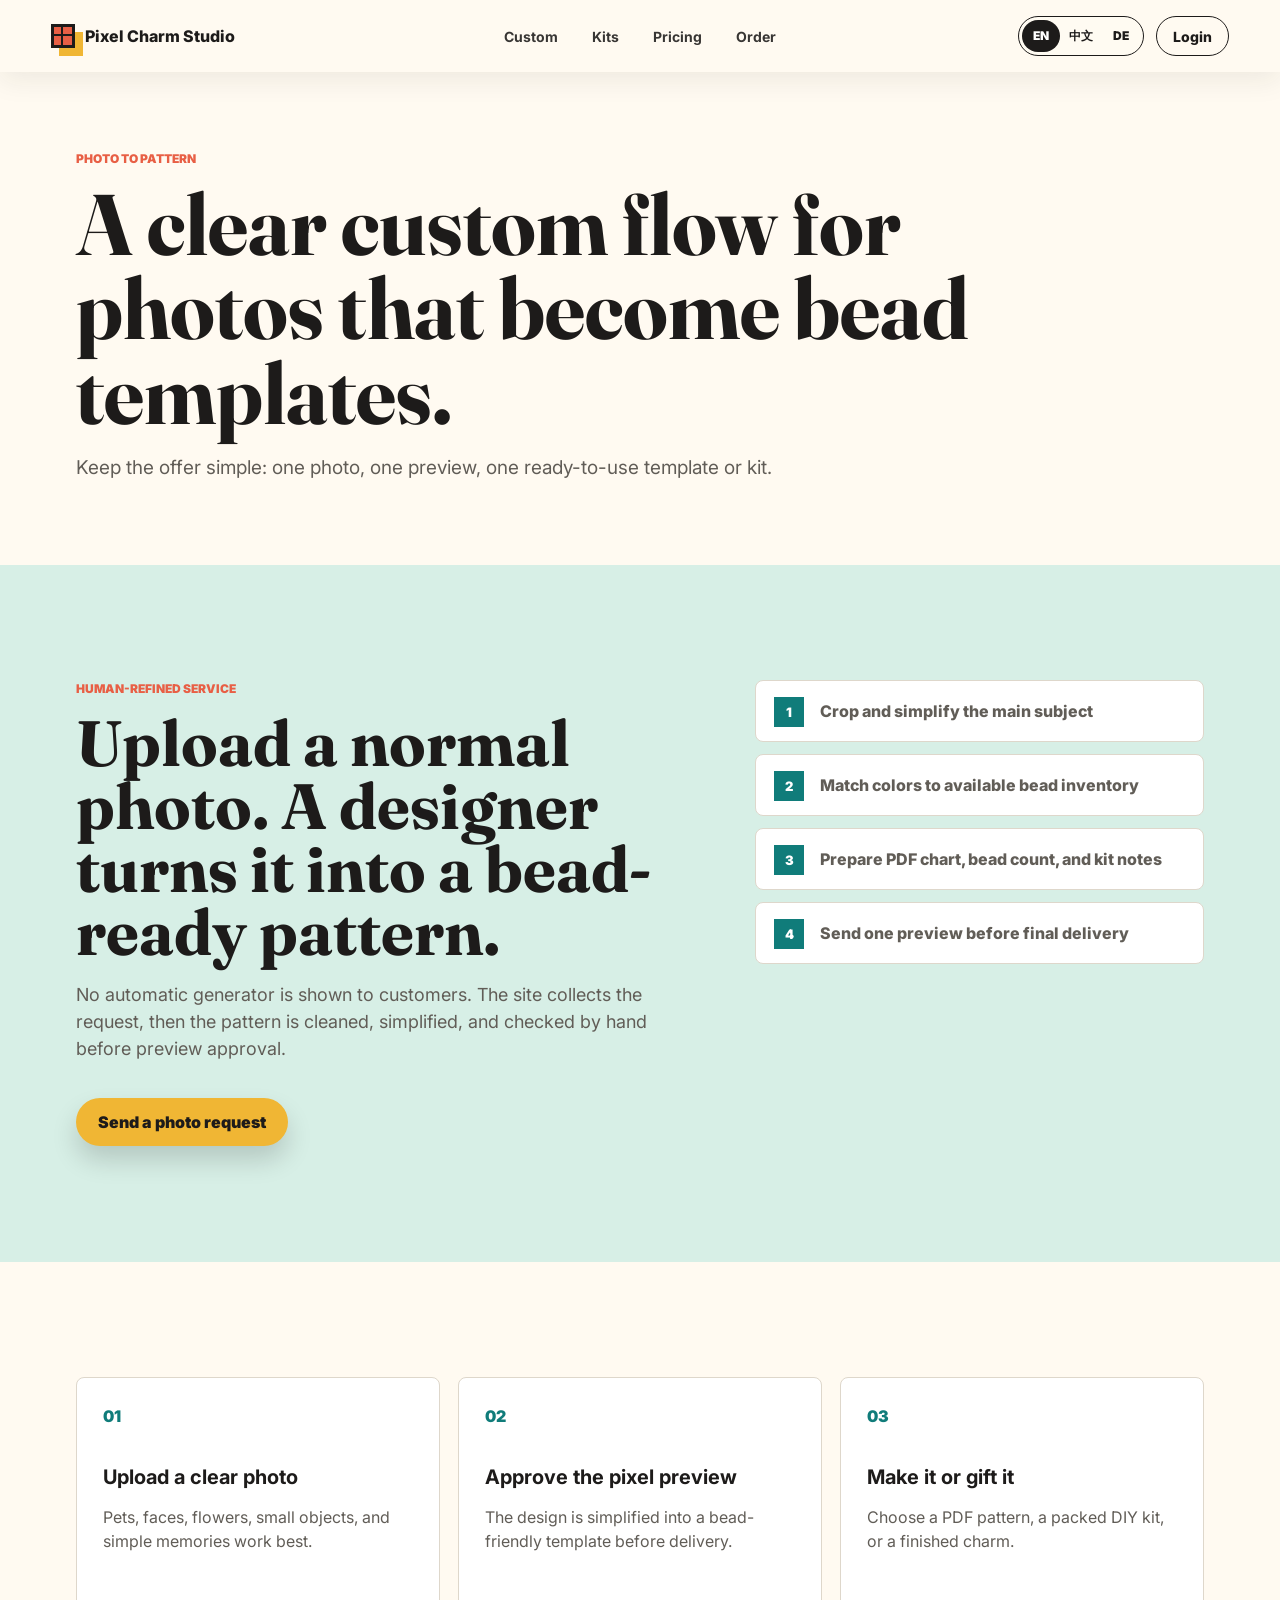
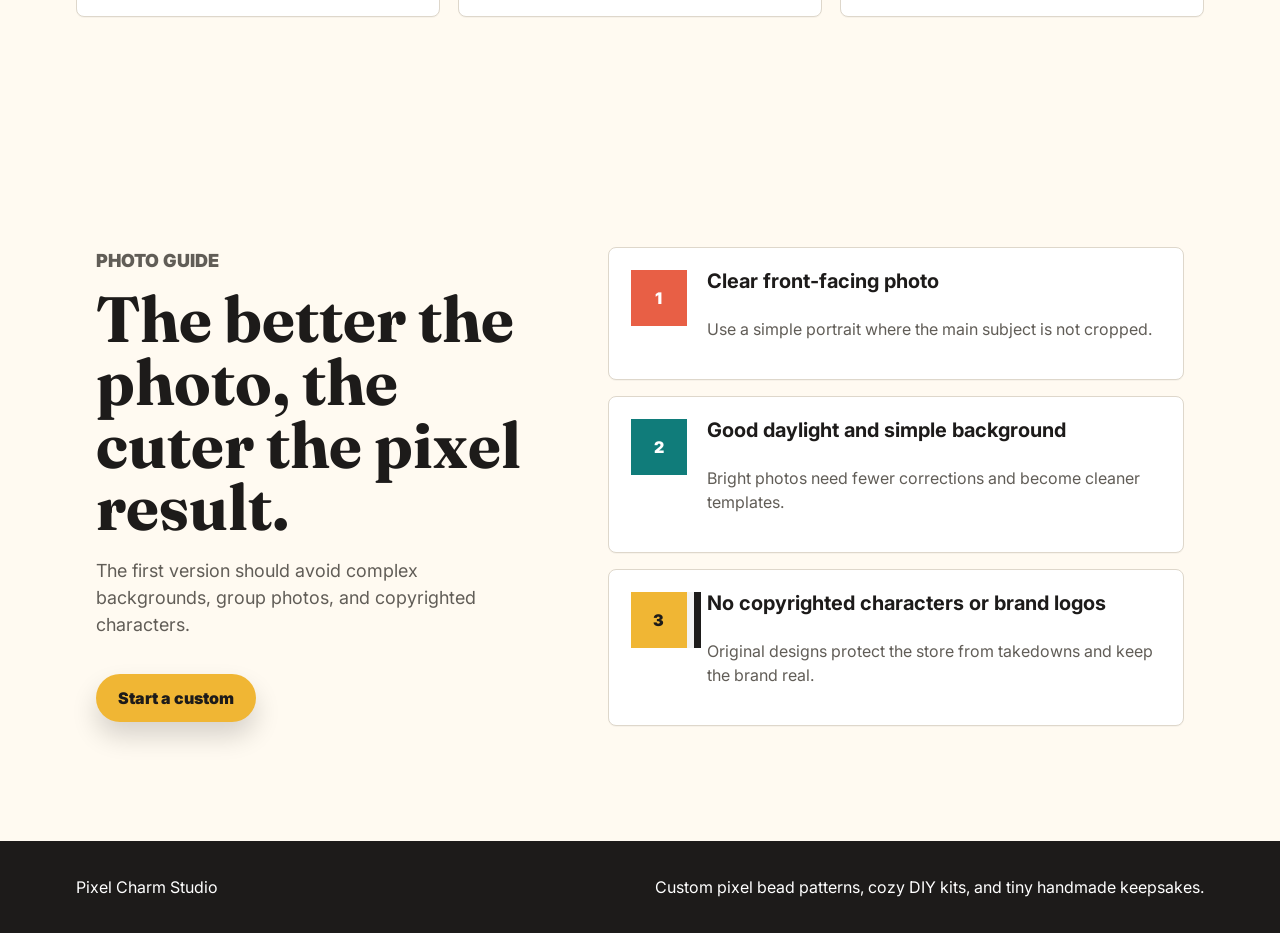
==== commit 2dde0df7: "Replace pattern generator with manual shop demos" ====
--- a/custom.html
+++ b/custom.html
@@ -38,84 +38,20 @@
         <p data-i18n="customPage.copy">Keep the offer simple: one photo, one preview, one ready-to-use template or kit.</p>
       </section>
 
-      <section class="section pattern-tool-section" id="pattern-maker">
-        <div class="tool-heading">
-          <p class="eyebrow" data-i18n="pattern.eyebrow">Instant pattern maker</p>
-          <h2 data-i18n="pattern.title">Upload a photo and test the bead chart before ordering.</h2>
-          <p data-i18n="pattern.copy">Browser-side ML keeps the photo on your device, extracts the subject, simplifies colors, and exports a buildable grid.</p>
-        </div>
-
-        <div class="pattern-tool">
-          <div class="pattern-controls">
-            <label>
-              <span data-i18n="pattern.upload">Photo</span>
-              <input type="file" accept="image/png,image/jpeg,image/webp" data-pattern-photo>
-            </label>
-
-            <div class="ai-panel">
-              <div class="ai-panel-copy">
-                <strong data-i18n="pattern.aiTitle">AI subject extraction</strong>
-                <span data-ai-status data-i18n="pattern.aiIdle">Runs automatically after upload</span>
-              </div>
-              <button class="button ghost-button" type="button" disabled data-ai-cutout data-i18n="pattern.aiButton">Run AI cleanup</button>
-              <div class="ai-preview" hidden data-ai-preview-wrap>
-                <img src="" alt="AI cutout preview" data-ai-preview>
-              </div>
-            </div>
-
-            <div class="control-grid">
-              <label>
-                <span><span data-i18n="pattern.width">Width</span> <strong data-pattern-width-value>48</strong></span>
-                <input type="range" min="16" max="80" value="48" data-pattern-width>
-              </label>
-              <label>
-                <span><span data-i18n="pattern.height">Height</span> <strong data-pattern-height-value>48</strong></span>
-                <input type="range" min="16" max="80" value="48" data-pattern-height>
-              </label>
-              <label>
-                <span><span data-i18n="pattern.colors">Max colors</span> <strong data-pattern-color-value>16</strong></span>
-                <input type="range" min="6" max="28" value="16" data-pattern-colors>
-              </label>
-              <label>
-                <span data-i18n="pattern.mode">ML style</span>
-                <select data-pattern-mode>
-                  <option value="clean" data-i18n="pattern.modeClean">Clean cartoon blocks</option>
-                  <option value="realistic" data-i18n="pattern.modeRealistic">Realistic photo detail</option>
-                </select>
-              </label>
-              <label>
-                <span data-i18n="pattern.dither">Dithering</span>
-                <select data-pattern-dither>
-                  <option value="none" data-i18n="pattern.ditherNone">None</option>
-                  <option value="ordered" data-i18n="pattern.ditherOrdered">Ordered</option>
-                  <option value="diffusion" data-i18n="pattern.ditherDiffusion">Soft diffusion</option>
-                </select>
-              </label>
-              <label>
-                <span><span data-i18n="pattern.subject">Subject cleanup</span> <strong data-pattern-trim-value>70</strong></span>
-                <input type="range" min="0" max="160" value="70" data-pattern-trim>
-              </label>
-            </div>
-
-            <div class="pattern-actions">
-              <button class="button button-primary" type="button" data-pattern-generate data-i18n="pattern.generate">Generate chart</button>
-              <a class="button button-secondary dark-button is-disabled" href="#" download="pixel-charm-pattern.png" aria-disabled="true" data-pattern-download data-i18n="pattern.downloadPng">Download PNG</a>
-              <button class="button ghost-button" type="button" disabled data-pattern-csv data-i18n="pattern.downloadCsv">Download color list</button>
-            </div>
-
-            <p class="tool-note" data-i18n="pattern.note">Best results: one clear subject, daylight, plain background, no tiny details.</p>
+      <section class="section studio-section">
+        <div class="studio-panel">
+          <div>
+            <p class="eyebrow" data-i18n="studio.eyebrow">Human-refined service</p>
+            <h2 data-i18n="studio.title">Upload a normal photo. A designer turns it into a bead-ready pattern.</h2>
+            <p data-i18n="studio.copy">No automatic generator is shown to customers. The site collects the request, then the pattern is cleaned, simplified, and checked by hand before preview approval.</p>
+            <a class="button button-primary inline-button" href="order.html" data-i18n="studio.cta">Send a photo request</a>
           </div>
-
-          <div class="pattern-preview-shell">
-            <div class="pattern-preview-top">
-              <strong data-i18n="pattern.preview">Generated chart</strong>
-              <span data-pattern-status data-i18n="pattern.statusEmpty">Upload a photo to begin</span>
-            </div>
-            <div class="pattern-canvas-wrap">
-              <canvas width="560" height="560" data-pattern-canvas></canvas>
-            </div>
-            <div class="pattern-legend" data-pattern-legend></div>
-          </div>
+          <ol class="studio-checklist">
+            <li data-i18n="studio.item1">Crop and simplify the main subject</li>
+            <li data-i18n="studio.item2">Match colors to available bead inventory</li>
+            <li data-i18n="studio.item3">Prepare PDF chart, bead count, and kit notes</li>
+            <li data-i18n="studio.item4">Send one preview before final delivery</li>
+          </ol>
         </div>
       </section>
 
--- a/styles.css
+++ b/styles.css
@@ -732,195 +732,181 @@
   font-weight: 800;
 }
 
-.tool-heading {
-  max-width: 900px;
-  margin: 0 auto 32px;
-}
-
-.tool-heading p:not(.eyebrow) {
-  max-width: 720px;
+.studio-section,
+.shop-demo-section {
+  background: var(--mint);
+}
+
+.studio-panel {
+  display: grid;
+  max-width: 1160px;
+  margin: 0 auto;
+  grid-template-columns: minmax(280px, 0.92fr) minmax(300px, 0.68fr);
+  gap: clamp(28px, 6vw, 72px);
+  align-items: start;
+}
+
+.studio-panel p:not(.eyebrow) {
+  max-width: 700px;
   color: var(--muted);
   font-size: 18px;
 }
 
-.pattern-tool-section {
-  background: var(--mint);
-}
-
-.pattern-tool {
-  display: grid;
-  max-width: 1240px;
-  margin: 0 auto;
-  grid-template-columns: minmax(300px, 0.78fr) minmax(360px, 1.22fr);
-  gap: clamp(24px, 5vw, 56px);
-  align-items: start;
-}
-
-.pattern-controls,
-.pattern-preview-shell {
+.studio-checklist {
+  display: grid;
+  gap: 12px;
+  padding: 0;
+  margin: 0;
+  list-style: none;
+  counter-reset: studio;
+}
+
+.studio-checklist li {
+  position: relative;
+  min-height: 62px;
+  padding: 18px 18px 18px 64px;
   border: 1px solid var(--line);
   border-radius: var(--radius);
   background: var(--white);
-  box-shadow: var(--shadow);
-}
-
-.pattern-controls {
-  display: grid;
-  gap: 18px;
-  padding: clamp(20px, 4vw, 30px);
-}
-
-.control-grid {
-  display: grid;
+  color: var(--muted);
+  font-weight: 800;
+}
+
+.studio-checklist li::before {
+  counter-increment: studio;
+  content: counter(studio);
+  position: absolute;
+  left: 18px;
+  top: 16px;
+  width: 30px;
+  height: 30px;
+  display: grid;
+  place-items: center;
+  color: var(--white);
+  background: var(--teal);
+  font-size: 13px;
+  font-weight: 900;
+}
+
+.shop-demo-section .section-heading p:not(.eyebrow) {
+  max-width: 760px;
+  color: var(--muted);
+  font-size: 18px;
+}
+
+.shop-grid {
+  display: grid;
+  max-width: 1160px;
+  margin: 0 auto;
+  grid-template-columns: repeat(4, minmax(0, 1fr));
   gap: 16px;
 }
 
-.ai-panel {
-  display: grid;
-  gap: 12px;
-  padding: 14px;
-  border: 1px solid rgba(16, 124, 122, 0.28);
+.shop-card {
+  display: grid;
+  gap: 14px;
+  min-height: 390px;
+  padding: 16px;
+  border: 1px solid var(--line);
   border-radius: var(--radius);
-  background: #eef9f4;
-}
-
-.ai-panel-copy {
-  display: grid;
-  gap: 4px;
-}
-
-.ai-panel-copy span {
+  background: var(--white);
+}
+
+.shop-card p {
+  margin: 0;
   color: var(--muted);
-  font-size: 13px;
-  font-weight: 700;
-}
-
-.ai-preview {
-  min-height: 120px;
+}
+
+.shop-card .tier {
+  color: var(--teal);
+  font-size: 12px;
+}
+
+.shop-visual {
+  position: relative;
+  min-height: 150px;
   display: grid;
   place-items: center;
   overflow: hidden;
-  border: 1px dashed rgba(16, 124, 122, 0.34);
   border-radius: var(--radius);
   background:
-    linear-gradient(45deg, rgba(16, 124, 122, 0.08) 25%, transparent 25% 50%, rgba(232, 95, 69, 0.08) 50% 75%, transparent 75%),
+    linear-gradient(45deg, rgba(232, 95, 69, 0.08) 25%, transparent 25% 50%, rgba(16, 124, 122, 0.08) 50% 75%, transparent 75%),
     #fffdfa;
-  background-size: 24px 24px;
-}
-
-.ai-preview[hidden] {
-  display: none;
-}
-
-.ai-preview img {
-  width: 100%;
-  max-height: 180px;
-  object-fit: contain;
-}
-
-.control-grid label span {
+  background-size: 26px 26px;
+}
+
+.shop-visual span {
+  width: 72px;
+  height: 72px;
+  background: var(--coral);
+  box-shadow:
+    12px 0 0 var(--gold),
+    24px 0 0 var(--ink),
+    0 12px 0 var(--teal),
+    12px 12px 0 var(--white),
+    24px 12px 0 var(--teal),
+    0 24px 0 var(--gold),
+    12px 24px 0 var(--coral),
+    24px 24px 0 var(--ink);
+  transform: scale(1.24);
+}
+
+.visual-pet span {
+  border-radius: 2px 2px 16px 16px;
+  background: #d7a676;
+}
+
+.visual-charm span {
+  border-radius: 50%;
+  background: var(--gold);
+}
+
+.visual-couple span {
+  background: linear-gradient(90deg, var(--coral) 0 50%, var(--teal) 50%);
+}
+
+.visual-flower span {
+  border-radius: 50%;
+  background: var(--rose);
+}
+
+.visual-tools span {
+  background: var(--ink);
+}
+
+.visual-refill span {
+  background: linear-gradient(135deg, var(--coral), var(--gold), var(--teal), #8fc7e8);
+}
+
+.visual-seasonal span {
+  transform: rotate(45deg) scale(1.24);
+  background: var(--gold);
+}
+
+.visual-finished span {
+  border-radius: 8px;
+  background: var(--teal);
+}
+
+.shop-card-footer {
   display: flex;
+  align-items: center;
   justify-content: space-between;
   gap: 12px;
-}
-
-input[type="range"] {
-  accent-color: var(--teal);
-}
-
-.pattern-actions {
-  display: grid;
-  gap: 10px;
-}
-
-.dark-button {
-  color: var(--white);
-  background: var(--ink);
-  border-color: var(--ink);
-}
-
-.ghost-button {
+  margin-top: auto;
+  padding-top: 12px;
+  border-top: 1px solid var(--line);
+}
+
+.shop-card-footer strong {
+  font-size: 15px;
+}
+
+.shop-card-footer a {
   color: var(--teal);
-  background: transparent;
-  border-color: var(--teal);
-}
-
-.is-disabled,
-.ghost-button:disabled {
-  pointer-events: none;
-  opacity: 0.48;
-}
-
-.tool-note {
-  margin: 0;
-  color: var(--muted);
-  font-size: 14px;
-}
-
-.pattern-preview-shell {
-  overflow: hidden;
-}
-
-.pattern-preview-top {
-  display: flex;
-  justify-content: space-between;
-  gap: 16px;
-  padding: 18px 20px;
-  border-bottom: 1px solid var(--line);
-}
-
-.pattern-preview-top span {
-  color: var(--muted);
-  text-align: right;
-}
-
-.pattern-canvas-wrap {
-  display: grid;
-  min-height: 360px;
-  place-items: center;
-  padding: clamp(14px, 3vw, 24px);
-  background:
-    linear-gradient(45deg, rgba(232, 95, 69, 0.07) 25%, transparent 25% 50%, rgba(16, 124, 122, 0.07) 50% 75%, transparent 75%),
-    #fffdfa;
-  background-size: 34px 34px;
-}
-
-.pattern-canvas-wrap canvas {
-  width: 100%;
-  max-width: 680px;
-  height: auto;
-  border: 1px solid var(--line);
-  background: #fffdfa;
-}
-
-.pattern-legend {
-  display: grid;
-  grid-template-columns: repeat(auto-fit, minmax(160px, 1fr));
-  gap: 8px;
-  max-height: 260px;
-  overflow: auto;
-  padding: 18px 20px 20px;
-  border-top: 1px solid var(--line);
-}
-
-.legend-item {
-  display: grid;
-  grid-template-columns: 22px 1fr auto;
-  gap: 8px;
-  align-items: center;
-  min-height: 34px;
-  color: var(--muted);
   font-size: 13px;
-}
-
-.legend-swatch {
-  width: 22px;
-  height: 22px;
-  border: 1px solid rgba(0, 0, 0, 0.16);
-}
-
-.legend-item strong {
-  color: var(--ink);
+  font-weight: 900;
+  text-decoration: underline;
 }
 
 .site-footer p {
@@ -961,8 +947,12 @@
   .kit-card,
   .auth-shell,
   .account-grid,
-  .pattern-tool {
+  .studio-panel {
     grid-template-columns: 1fr;
+  }
+
+  .shop-grid {
+    grid-template-columns: repeat(2, minmax(0, 1fr));
   }
 
   .split-copy {
@@ -1041,11 +1031,7 @@
     flex-direction: column;
   }
 
-  .pattern-preview-top {
-    display: grid;
-  }
-
-  .pattern-preview-top span {
-    text-align: left;
-  }
-}
+  .shop-grid {
+    grid-template-columns: 1fr;
+  }
+}
